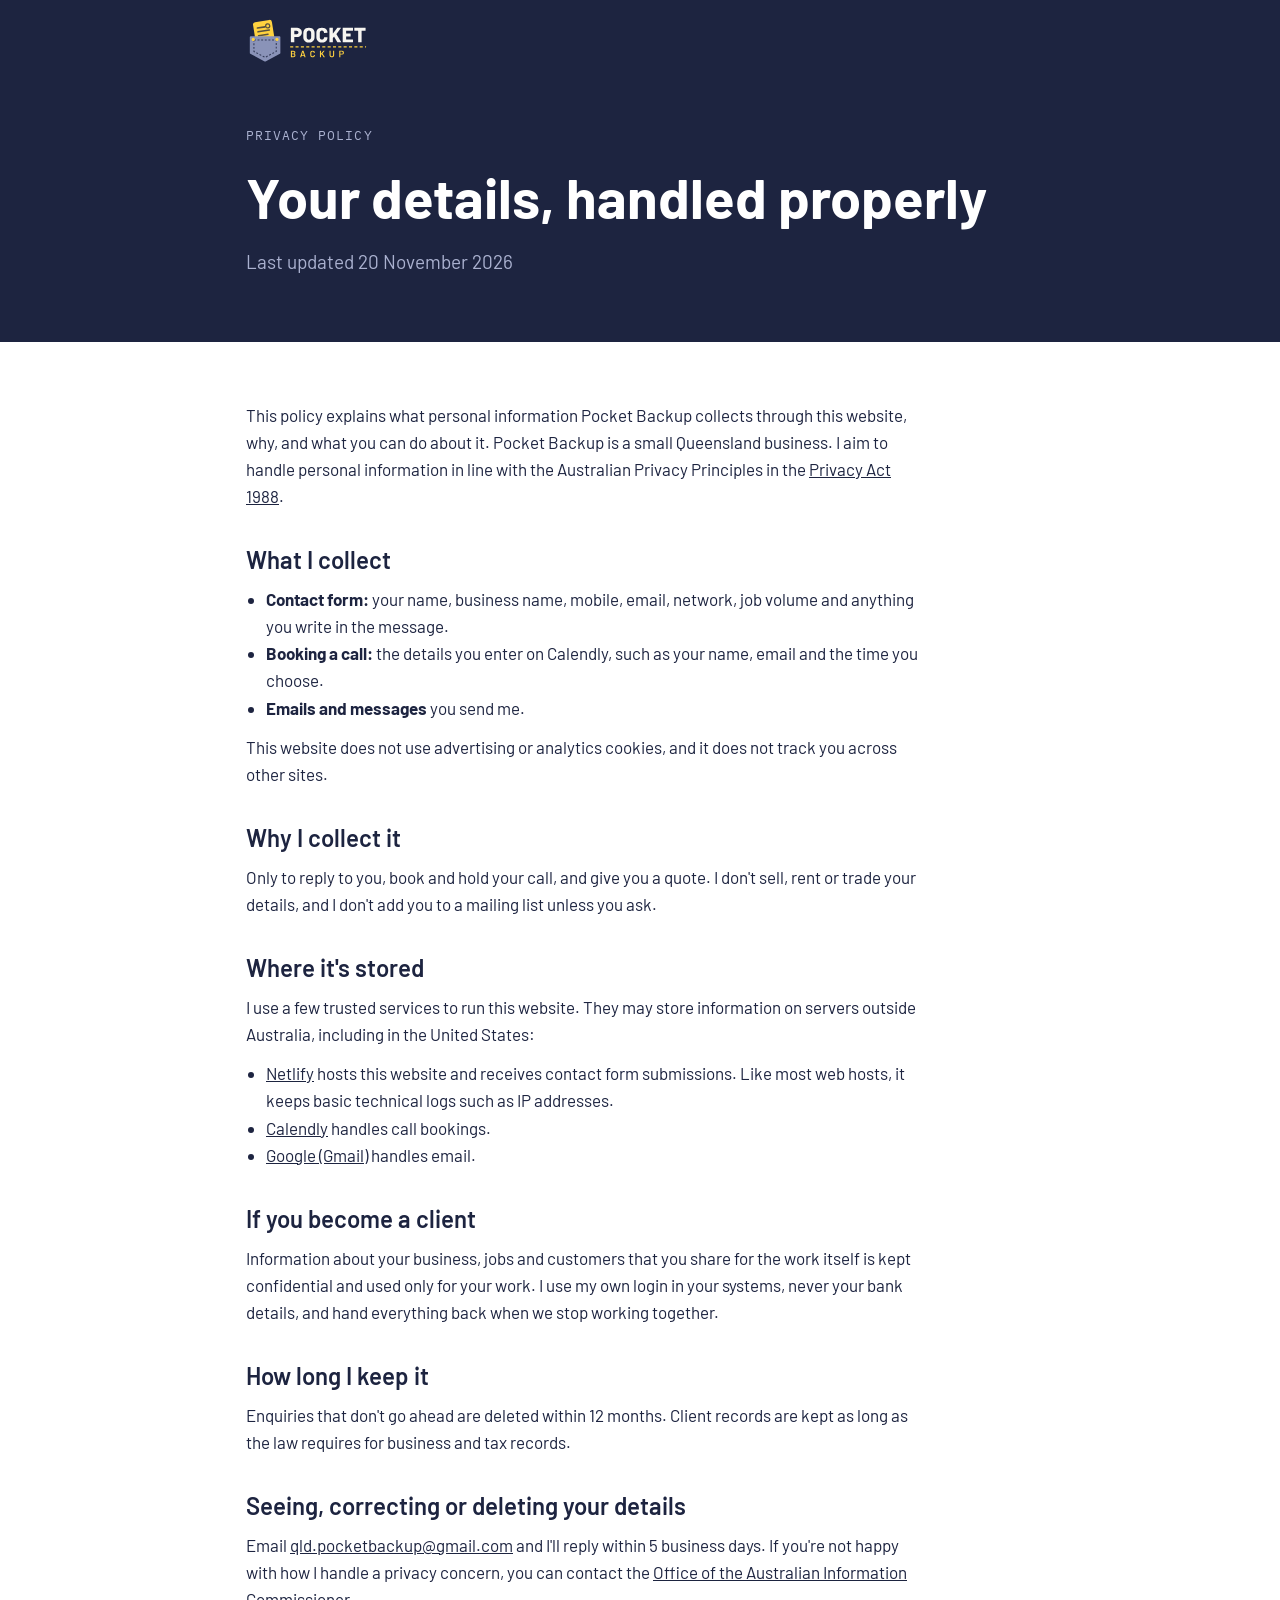
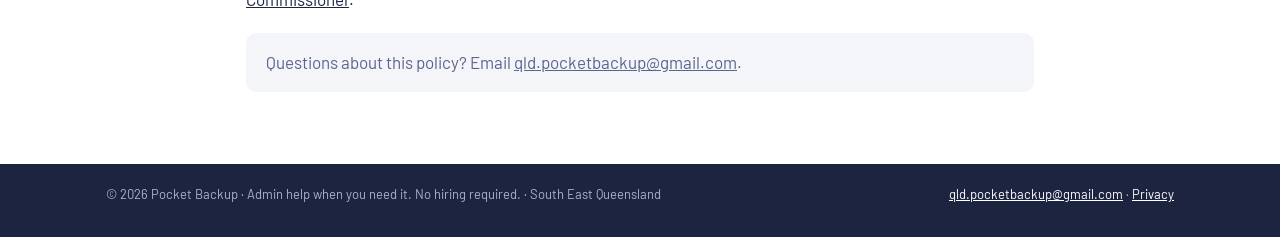
==== privacy.html @ 86f36bf0 "Polish site for launch: remove placeholders, add privacy and 404 pages, self-host fonts - Hide the p" ====
<!doctype html>
<html lang="en-AU">
<head>
<meta charset="utf-8">
<meta name="viewport" content="width=device-width,initial-scale=1,viewport-fit=cover">
<meta name="theme-color" content="#1d2440">
<link rel="icon" href="/favicon.svg" type="image/svg+xml">
<link rel="icon" href="/favicon-32.png" sizes="32x32" type="image/png">
<link rel="apple-touch-icon" href="/apple-touch-icon.png">
<link rel="manifest" href="/site.webmanifest">
<link rel="preload" href="/fonts/barlow-400.woff2" as="font" type="font/woff2" crossorigin>
<link rel="stylesheet" href="/assets/page.css">
<meta name="description" content="How Pocket Backup collects, uses and protects the personal information you share through this website.">
<link rel="canonical" href="https://pocket-backup.netlify.app/privacy.html">
<title>Privacy policy | Pocket Backup</title>
</head>
<body>
<div class="top"><header class="in bar"><a href="/"><img src="/brand/pocket-backup-logo-dark.svg" alt="Pocket Backup home" width="122" height="46"></a></header>
<div class="in hero"><span class="eyebrow">Privacy policy</span><h1>Your details, handled properly</h1><p>Last updated 20 November 2026</p></div></div>
<main class="in body">
<p>This policy explains what personal information Pocket Backup collects through this website, why, and what you can do about it. Pocket Backup is a small Queensland business. I aim to handle personal information in line with the Australian Privacy Principles in the <a href="https://www.oaic.gov.au/privacy/privacy-for-organisations/small-business" target="_blank" rel="noopener">Privacy Act 1988</a>.</p>

<h2>What I collect</h2>
<ul>
<li><b>Contact form:</b> your name, business name, mobile, email, network, job volume and anything you write in the message.</li>
<li><b>Booking a call:</b> the details you enter on Calendly, such as your name, email and the time you choose.</li>
<li><b>Emails and messages</b> you send me.</li>
</ul>
<p>This website does not use advertising or analytics cookies, and it does not track you across other sites.</p>

<h2>Why I collect it</h2>
<p>Only to reply to you, book and hold your call, and give you a quote. I don't sell, rent or trade your details, and I don't add you to a mailing list unless you ask.</p>

<h2>Where it's stored</h2>
<p>I use a few trusted services to run this website. They may store information on servers outside Australia, including in the United States:</p>
<ul>
<li><a href="https://www.netlify.com/privacy/" target="_blank" rel="noopener">Netlify</a> hosts this website and receives contact form submissions. Like most web hosts, it keeps basic technical logs such as IP addresses.</li>
<li><a href="https://calendly.com/privacy" target="_blank" rel="noopener">Calendly</a> handles call bookings.</li>
<li><a href="https://policies.google.com/privacy" target="_blank" rel="noopener">Google (Gmail)</a> handles email.</li>
</ul>

<h2>If you become a client</h2>
<p>Information about your business, jobs and customers that you share for the work itself is kept confidential and used only for your work. I use my own login in your systems, never your bank details, and hand everything back when we stop working together.</p>

<h2>How long I keep it</h2>
<p>Enquiries that don't go ahead are deleted within 12 months. Client records are kept as long as the law requires for business and tax records.</p>

<h2>Seeing, correcting or deleting your details</h2>
<p>Email <a href="mailto:qld.pocketbackup@gmail.com">qld.pocketbackup@gmail.com</a> and I'll reply within 5 business days. If you're not happy with how I handle a privacy concern, you can contact the <a href="https://www.oaic.gov.au/" target="_blank" rel="noopener">Office of the Australian Information Commissioner</a>.</p>

<div class="box muted">Questions about this policy? Email <a href="mailto:qld.pocketbackup@gmail.com">qld.pocketbackup@gmail.com</a>.</div>
</main>
<footer><div class="in"><span>© 2026 Pocket Backup · Admin help when you need it. No hiring required. · South East Queensland</span><span><a href="mailto:qld.pocketbackup@gmail.com">qld.pocketbackup@gmail.com</a> · <a href="/privacy.html">Privacy</a></span></div></footer>
</body>
</html>
---- assets/page.css ----
/* Shared styles for the small pages (thanks, privacy, 404). The homepage keeps its styles inline. */
@font-face{font-family:"Barlow";font-style:normal;font-weight:400;font-display:swap;src:url(/fonts/barlow-400.woff2) format("woff2")}
@font-face{font-family:"Barlow";font-style:normal;font-weight:600;font-display:swap;src:url(/fonts/barlow-600.woff2) format("woff2")}
@font-face{font-family:"Barlow";font-style:normal;font-weight:700;font-display:swap;src:url(/fonts/barlow-700.woff2) format("woff2")}
@font-face{font-family:"IBM Plex Mono";font-style:normal;font-weight:400;font-display:swap;src:url(/fonts/plexmono-400.woff2) format("woff2")}
:root{--bg:#ffffff;--ink:#1d2440;--muted:#5b6490;--line:#e2e5ef;--soft:#f4f5f9;--accent:#ffd23f;--accent-ink:#1d2440;--band:#1d2440;--band-ink:#ffffff;--band-muted:#aab1cf;--band-line:#343d66;
  --f-body:"Barlow",system-ui,-apple-system,"Segoe UI",sans-serif;--f-mono:"IBM Plex Mono",ui-monospace,Menlo,monospace}
@media (prefers-color-scheme: dark){:root:not([data-theme="light"]){--bg:#11152a;--ink:#eceef6;--muted:#a3aac8;--line:#2b3252;--soft:#161b31;--band:#0b0e1f;--band-line:#2b3252;color-scheme:dark}}
:root[data-theme="dark"]{--bg:#11152a;--ink:#eceef6;--muted:#a3aac8;--line:#2b3252;--soft:#161b31;--band:#0b0e1f;--band-line:#2b3252;color-scheme:dark}
*{box-sizing:border-box}
html,body{margin:0}
body{background:var(--bg);color:var(--ink);font-family:var(--f-body);font-size:17px;line-height:1.6}
.in{max-width:820px;margin:0 auto;padding-left:max(16px,env(safe-area-inset-left,0px));padding-right:max(16px,env(safe-area-inset-right,0px))}
h1,h2,h3{font-weight:600;line-height:1.15;text-wrap:balance;margin:0}
h1{font-size:clamp(34px,6vw,56px);font-weight:700}
h2{font-size:24px;margin-top:36px}
p,ul{margin:12px 0 0;max-width:68ch}
ul{padding-left:20px}
a{color:inherit}
.eyebrow{font-family:var(--f-mono);font-size:13px;letter-spacing:.08em;text-transform:uppercase;color:var(--band-muted)}
.btn{display:inline-flex;align-items:center;font:600 16px var(--f-body);border-radius:6px;padding:13px 22px;text-decoration:none;background:var(--accent);color:var(--accent-ink)}
a:focus-visible,button:focus-visible{outline:2px solid var(--accent);outline-offset:2px;box-shadow:0 0 0 5px var(--ink)}
.top{background:var(--band);color:var(--band-ink)}
.top .bar{display:flex;align-items:center;padding-block:16px}
.top img{display:block;height:46px;width:auto}
.hero{padding-block:48px 64px;display:grid;gap:18px}
.hero p{color:var(--band-muted);font-size:19px;margin:0}
.body{padding-block:48px 72px}
.body .muted{color:var(--muted)}
.box{background:var(--soft);border-radius:10px;padding:16px 20px;margin-top:20px}
footer{background:var(--band);color:var(--band-muted);font-size:13px;padding-block:20px 32px}
footer .in{max-width:1100px;display:flex;flex-wrap:wrap;gap:8px 24px;justify-content:space-between}
footer a{color:var(--band-ink)}
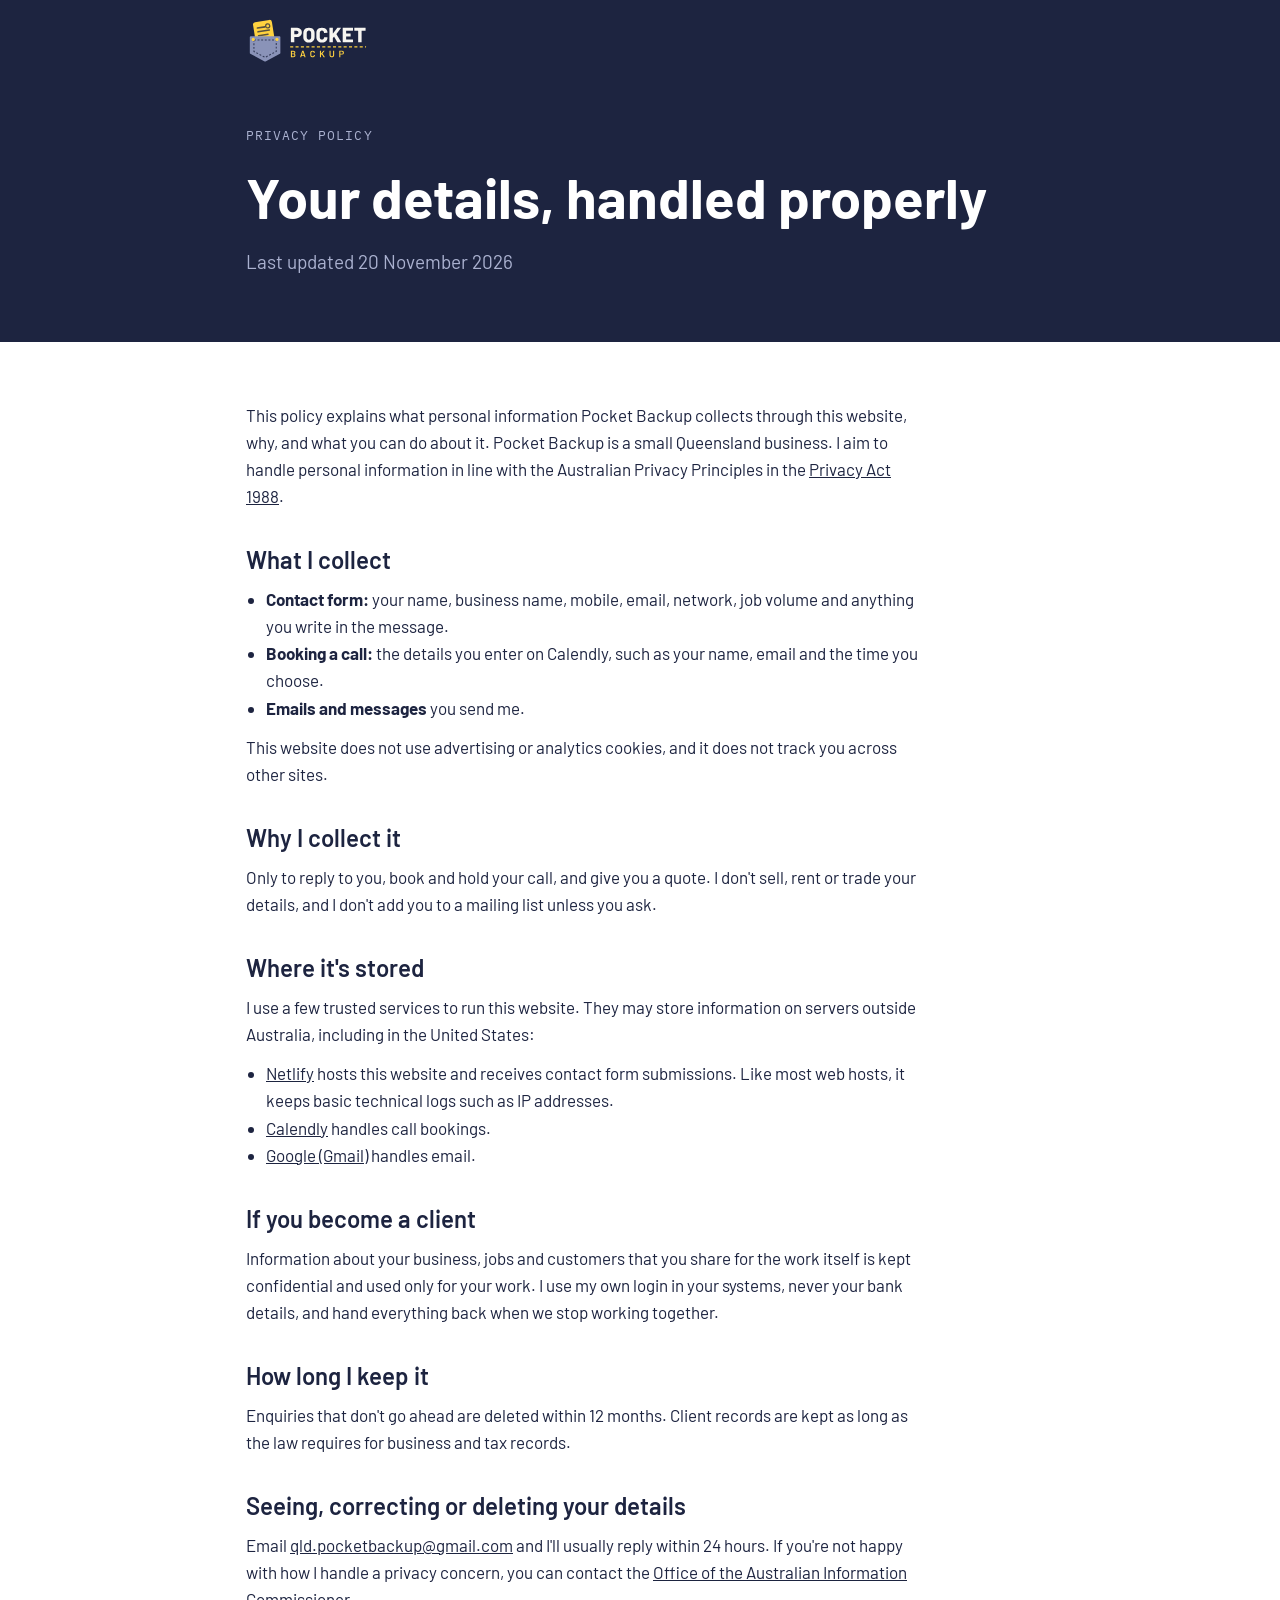
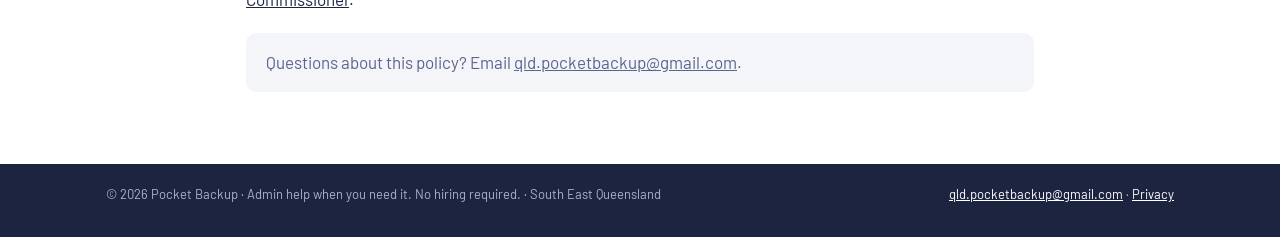
==== commit d24a797f: "Privacy page: reply to privacy requests within 24 hours Co-Authored-By: Claude Opus 5.5 <noreply@ant" ====
--- a/privacy.html
+++ b/privacy.html
@@ -46,7 +46,7 @@
 <p>Enquiries that don't go ahead are deleted within 12 months. Client records are kept as long as the law requires for business and tax records.</p>
 
 <h2>Seeing, correcting or deleting your details</h2>
-<p>Email <a href="mailto:qld.pocketbackup@gmail.com">qld.pocketbackup@gmail.com</a> and I'll reply within 5 business days. If you're not happy with how I handle a privacy concern, you can contact the <a href="https://www.oaic.gov.au/" target="_blank" rel="noopener">Office of the Australian Information Commissioner</a>.</p>
+<p>Email <a href="mailto:qld.pocketbackup@gmail.com">qld.pocketbackup@gmail.com</a> and I'll usually reply within 24 hours. If you're not happy with how I handle a privacy concern, you can contact the <a href="https://www.oaic.gov.au/" target="_blank" rel="noopener">Office of the Australian Information Commissioner</a>.</p>
 
 <div class="box muted">Questions about this policy? Email <a href="mailto:qld.pocketbackup@gmail.com">qld.pocketbackup@gmail.com</a>.</div>
 </main>
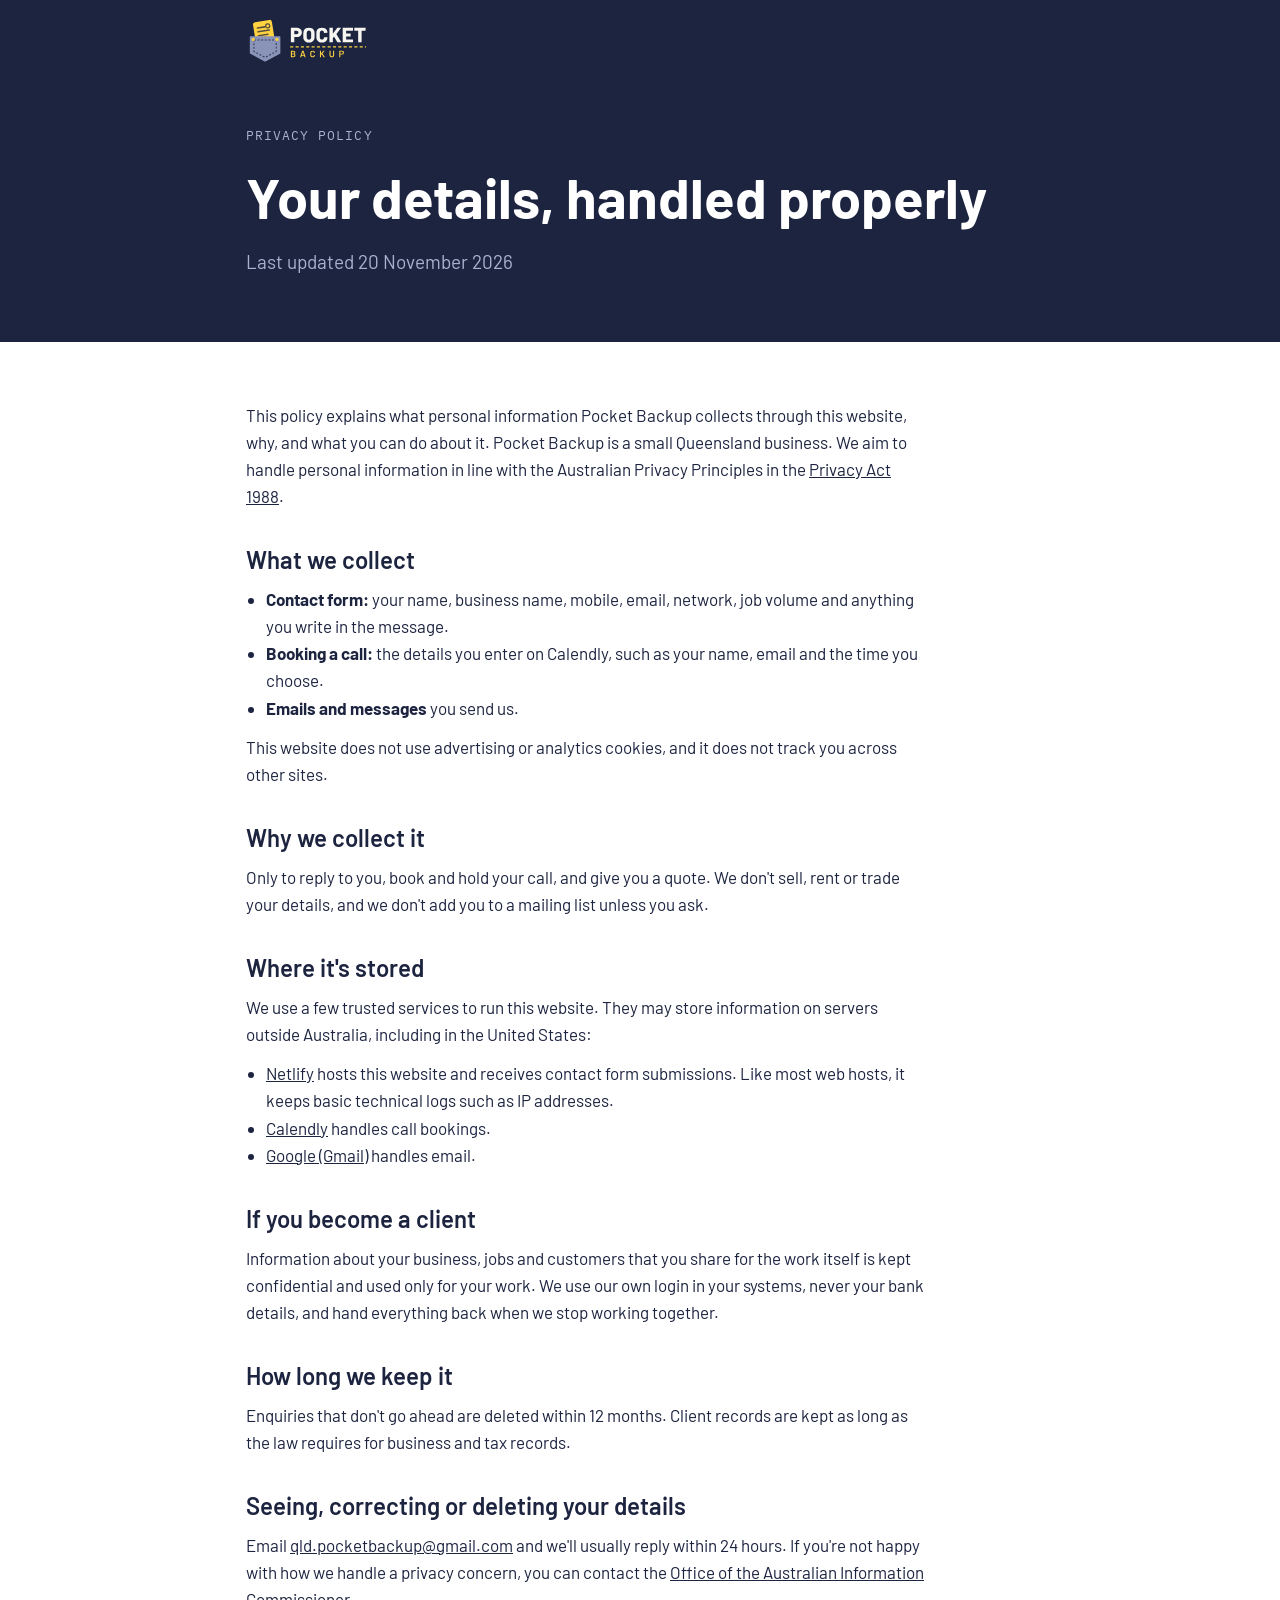
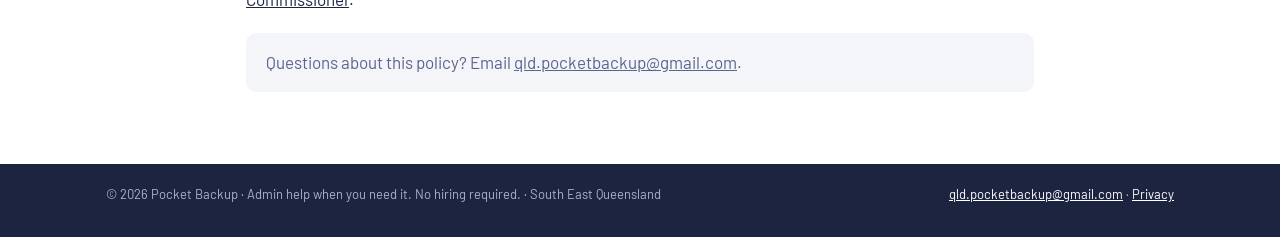
==== commit 1ff54aeb: "Business voice instead of personal, update credentials, drop GST wording - 'We' instead of 'I' acros" ====
--- a/privacy.html
+++ b/privacy.html
@@ -18,21 +18,21 @@
 <div class="top"><header class="in bar"><a href="/"><img src="/brand/pocket-backup-logo-dark.svg" alt="Pocket Backup home" width="122" height="46"></a></header>
 <div class="in hero"><span class="eyebrow">Privacy policy</span><h1>Your details, handled properly</h1><p>Last updated 20 November 2026</p></div></div>
 <main class="in body">
-<p>This policy explains what personal information Pocket Backup collects through this website, why, and what you can do about it. Pocket Backup is a small Queensland business. I aim to handle personal information in line with the Australian Privacy Principles in the <a href="https://www.oaic.gov.au/privacy/privacy-for-organisations/small-business" target="_blank" rel="noopener">Privacy Act 1988</a>.</p>
+<p>This policy explains what personal information Pocket Backup collects through this website, why, and what you can do about it. Pocket Backup is a small Queensland business. We aim to handle personal information in line with the Australian Privacy Principles in the <a href="https://www.oaic.gov.au/privacy/privacy-for-organisations/small-business" target="_blank" rel="noopener">Privacy Act 1988</a>.</p>
 
-<h2>What I collect</h2>
+<h2>What we collect</h2>
 <ul>
 <li><b>Contact form:</b> your name, business name, mobile, email, network, job volume and anything you write in the message.</li>
 <li><b>Booking a call:</b> the details you enter on Calendly, such as your name, email and the time you choose.</li>
-<li><b>Emails and messages</b> you send me.</li>
+<li><b>Emails and messages</b> you send us.</li>
 </ul>
 <p>This website does not use advertising or analytics cookies, and it does not track you across other sites.</p>
 
-<h2>Why I collect it</h2>
-<p>Only to reply to you, book and hold your call, and give you a quote. I don't sell, rent or trade your details, and I don't add you to a mailing list unless you ask.</p>
+<h2>Why we collect it</h2>
+<p>Only to reply to you, book and hold your call, and give you a quote. We don't sell, rent or trade your details, and we don't add you to a mailing list unless you ask.</p>
 
 <h2>Where it's stored</h2>
-<p>I use a few trusted services to run this website. They may store information on servers outside Australia, including in the United States:</p>
+<p>We use a few trusted services to run this website. They may store information on servers outside Australia, including in the United States:</p>
 <ul>
 <li><a href="https://www.netlify.com/privacy/" target="_blank" rel="noopener">Netlify</a> hosts this website and receives contact form submissions. Like most web hosts, it keeps basic technical logs such as IP addresses.</li>
 <li><a href="https://calendly.com/privacy" target="_blank" rel="noopener">Calendly</a> handles call bookings.</li>
@@ -40,13 +40,13 @@
 </ul>
 
 <h2>If you become a client</h2>
-<p>Information about your business, jobs and customers that you share for the work itself is kept confidential and used only for your work. I use my own login in your systems, never your bank details, and hand everything back when we stop working together.</p>
+<p>Information about your business, jobs and customers that you share for the work itself is kept confidential and used only for your work. We use our own login in your systems, never your bank details, and hand everything back when we stop working together.</p>
 
-<h2>How long I keep it</h2>
+<h2>How long we keep it</h2>
 <p>Enquiries that don't go ahead are deleted within 12 months. Client records are kept as long as the law requires for business and tax records.</p>
 
 <h2>Seeing, correcting or deleting your details</h2>
-<p>Email <a href="mailto:qld.pocketbackup@gmail.com">qld.pocketbackup@gmail.com</a> and I'll usually reply within 24 hours. If you're not happy with how I handle a privacy concern, you can contact the <a href="https://www.oaic.gov.au/" target="_blank" rel="noopener">Office of the Australian Information Commissioner</a>.</p>
+<p>Email <a href="mailto:qld.pocketbackup@gmail.com">qld.pocketbackup@gmail.com</a> and we'll usually reply within 24 hours. If you're not happy with how we handle a privacy concern, you can contact the <a href="https://www.oaic.gov.au/" target="_blank" rel="noopener">Office of the Australian Information Commissioner</a>.</p>
 
 <div class="box muted">Questions about this policy? Email <a href="mailto:qld.pocketbackup@gmail.com">qld.pocketbackup@gmail.com</a>.</div>
 </main>
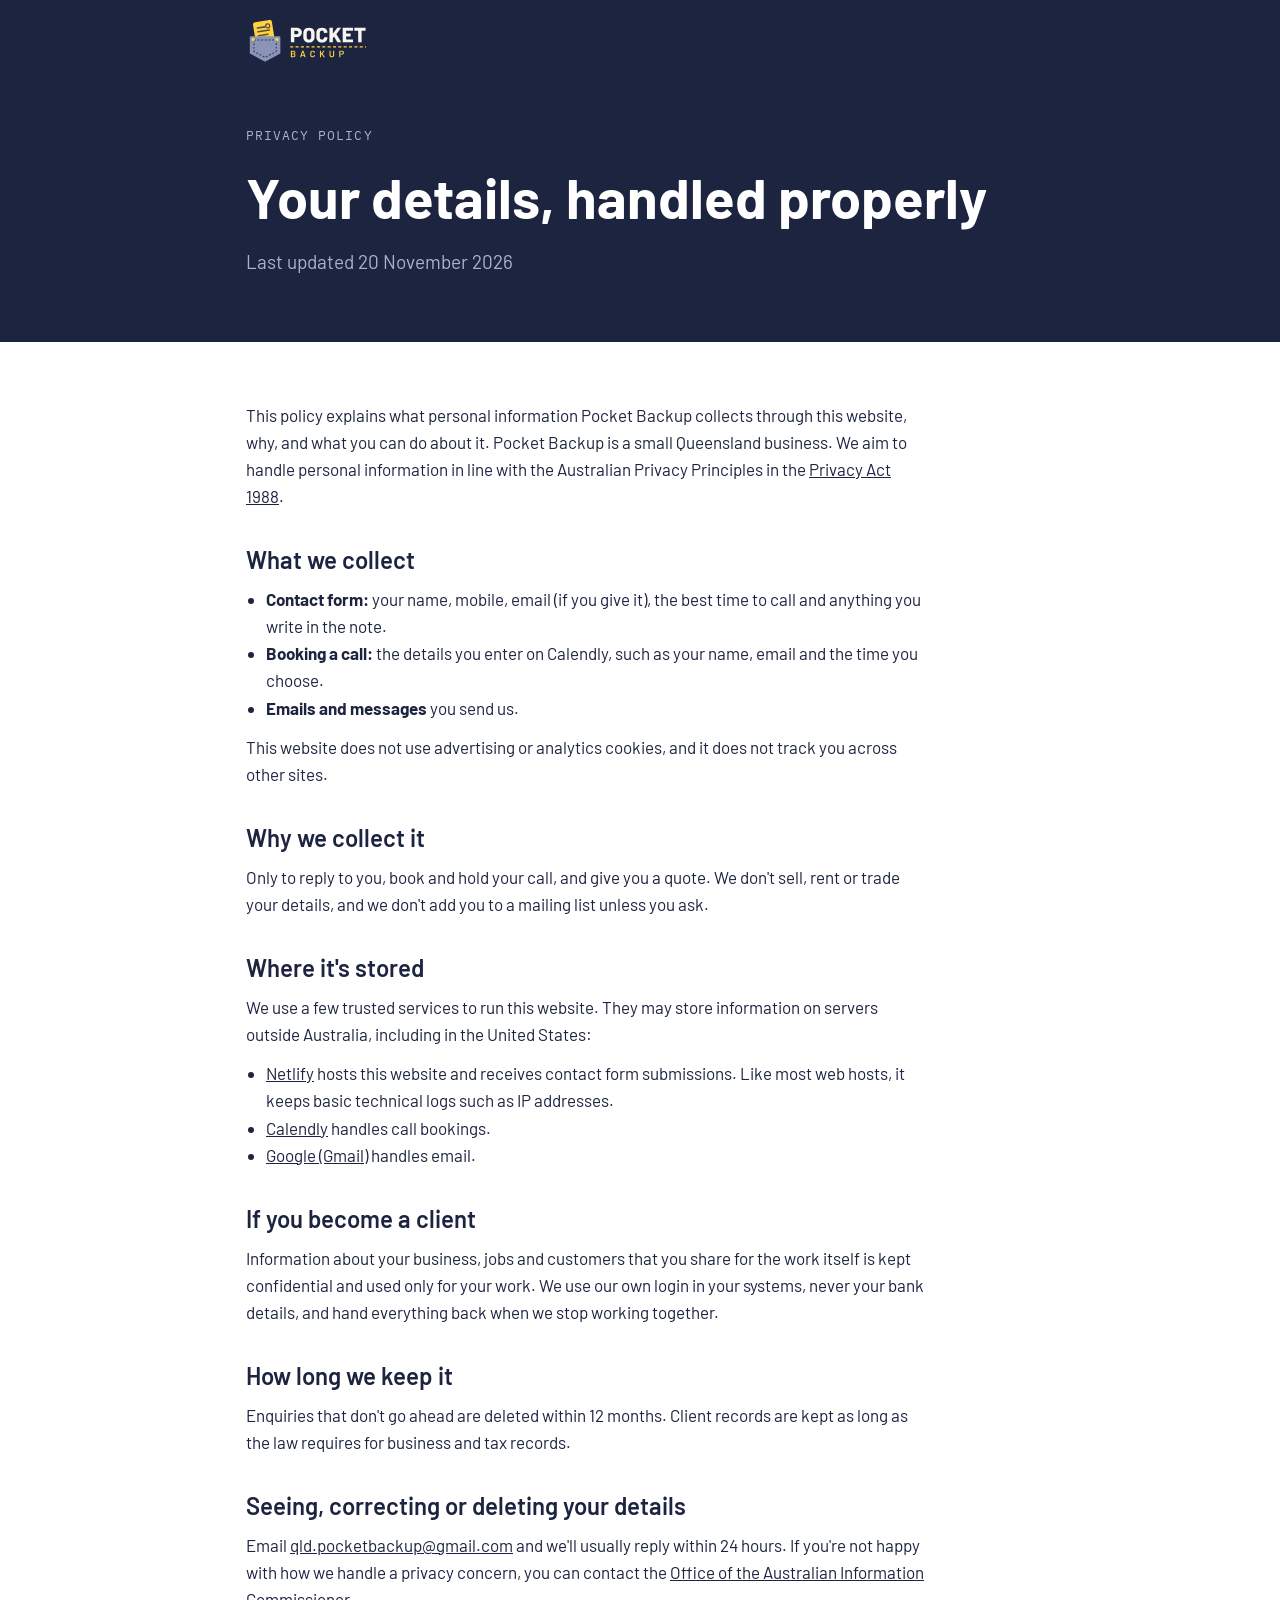
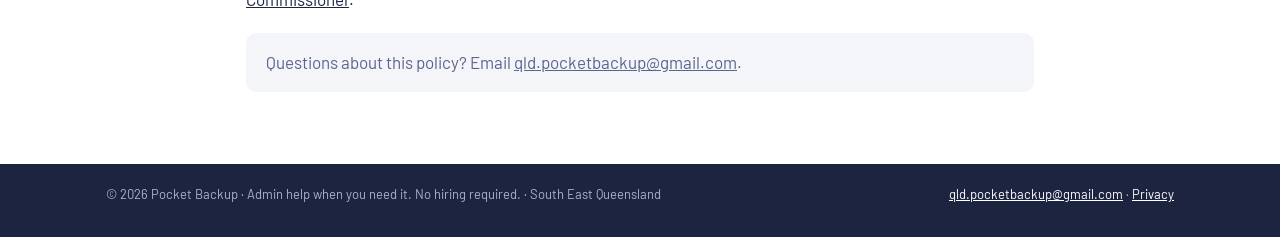
==== commit 3ccb8f53: "Contact: no public phone; short call-back form - Remove the phone card entirely - Form asks only for" ====
--- a/privacy.html
+++ b/privacy.html
@@ -22,7 +22,7 @@
 
 <h2>What we collect</h2>
 <ul>
-<li><b>Contact form:</b> your name, business name, mobile, email, network, job volume and anything you write in the message.</li>
+<li><b>Contact form:</b> your name, mobile, email (if you give it), the best time to call and anything you write in the note.</li>
 <li><b>Booking a call:</b> the details you enter on Calendly, such as your name, email and the time you choose.</li>
 <li><b>Emails and messages</b> you send us.</li>
 </ul>
